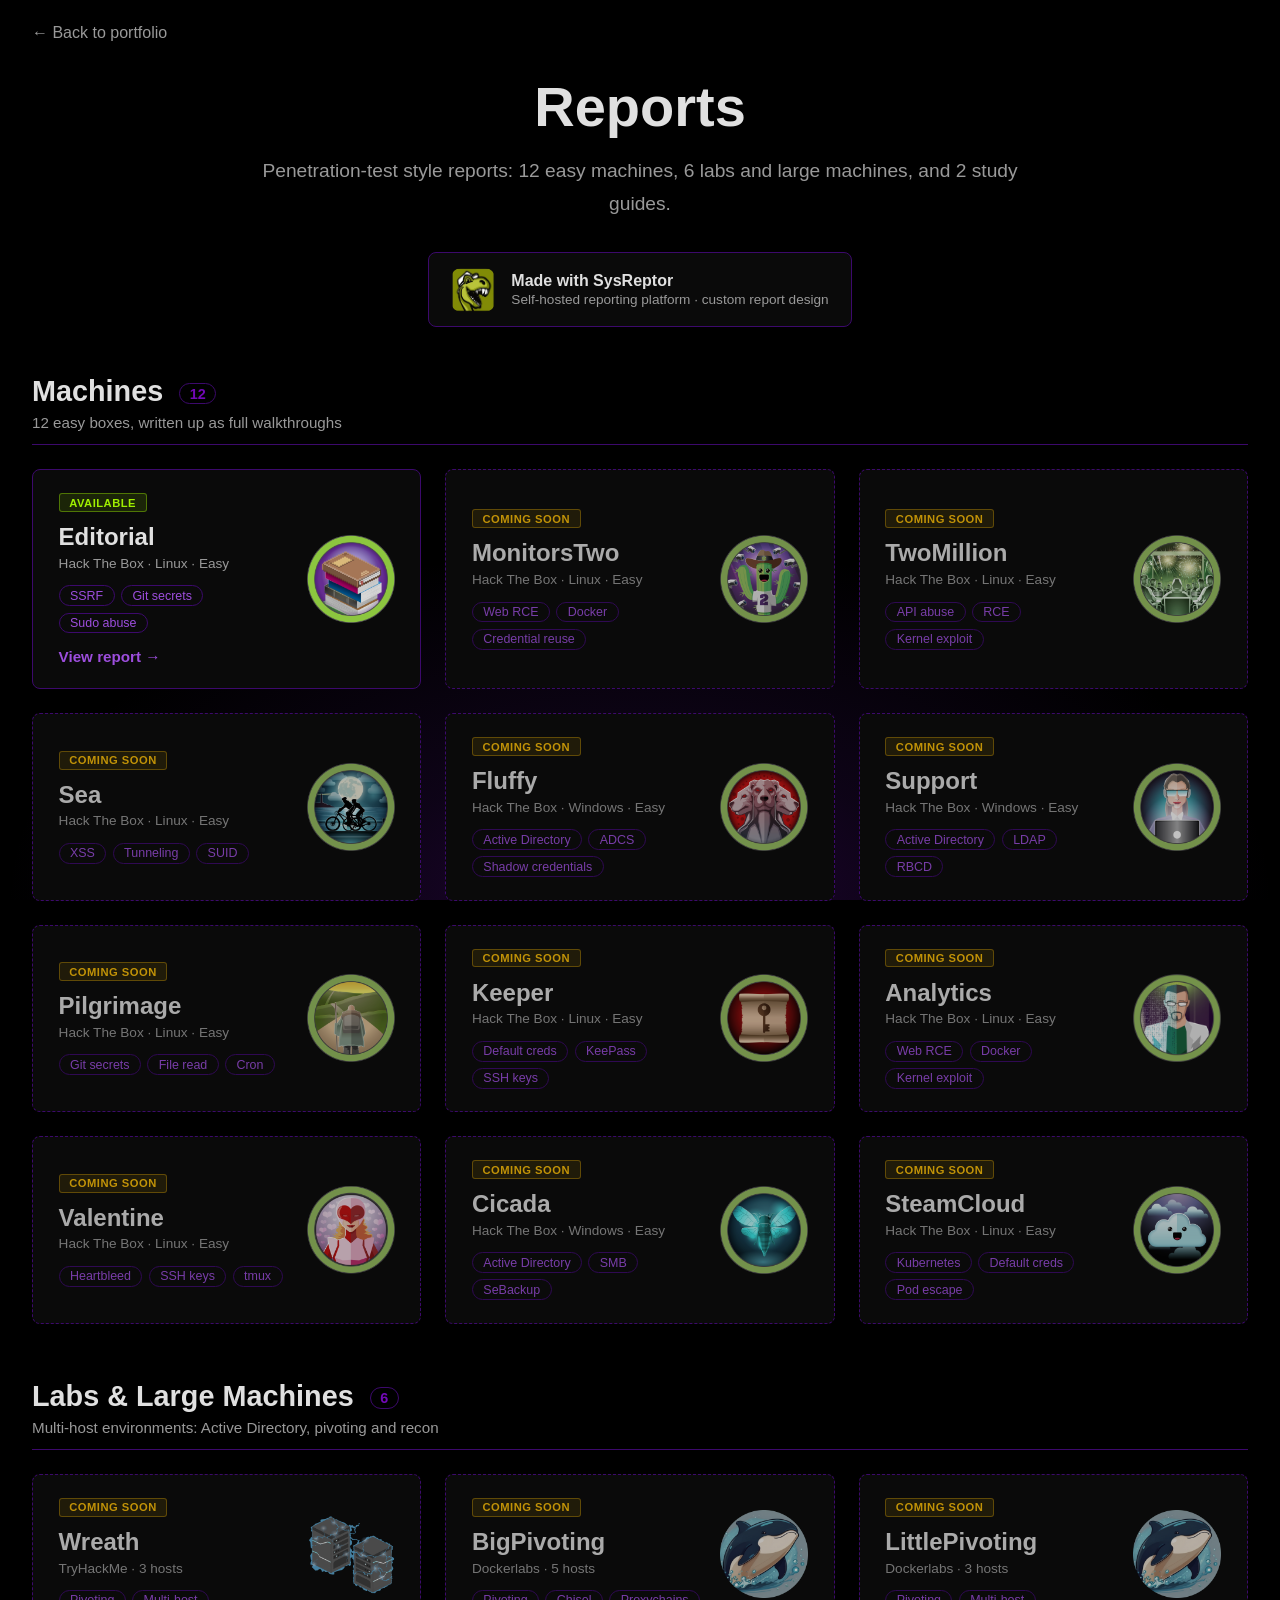
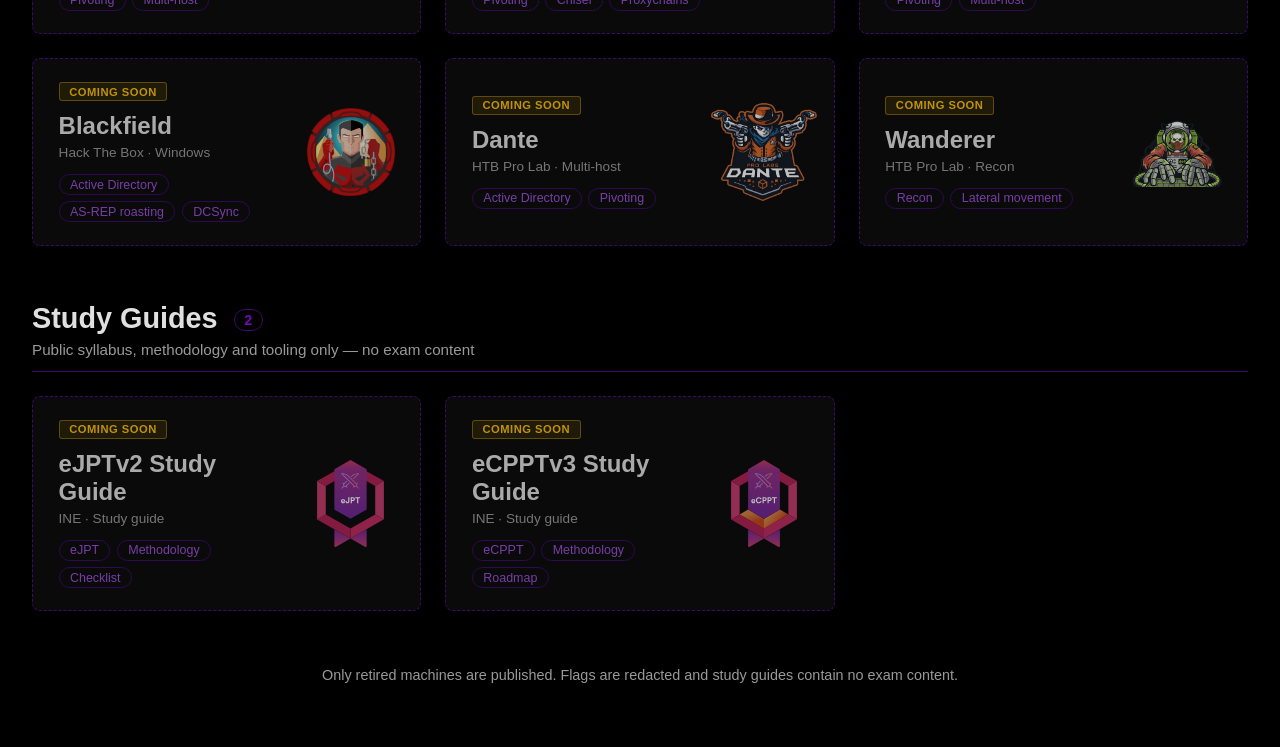
==== reports.html @ c0089f26 "machines web + editorial" ====
<!DOCTYPE html>
<html lang="en">
<head>
    <meta charset="UTF-8">
    <meta name="viewport" content="width=device-width, initial-scale=1.0">
    <meta name="description" content="Penetration-test reports (machines, labs and study guides) by Rodrigo Palomo Cuenca (Gugeldot), written with SysReptor.">
    <meta name="author" content="Rodrigo Palomo Cuenca">
    <title>Reports - Rodrigo Palomo Cuenca</title>

    <script>if (new URLSearchParams(location.search).has('embed')) document.documentElement.classList.add('embed');</script>
    <link rel="stylesheet" href="css/reports.css">
</head>
<body>
    <header class="reports-header">
        <a href="index.html" class="back-link" id="backLink" data-en="&larr; Back to portfolio" data-es="&larr; Volver al portfolio">&larr; Back to portfolio</a>
    </header>

    <main class="reports-page">
        <section class="reports-hero">
            <h1>Reports</h1>
            <p class="reports-subtitle" data-en="Penetration-test style reports: 12 easy machines, 6 labs and large machines, and 2 study guides."
                data-es="Informes al estilo pentest: 12 máquinas sencillas, 6 labs y máquinas grandes, y 2 guías de estudio.">
                Penetration-test style reports: 12 easy machines, 6 labs and large machines, and 2 study guides.
            </p>

            <a href="https://docs.sysreptor.com/" class="sysreptor-badge" target="_blank" rel="noopener noreferrer">
                <img src="resources/sysreptor-icon.png" alt="SysReptor" class="sysreptor-icon">
                <span>
                    <strong data-en="Made with SysReptor" data-es="Hecho con SysReptor">Made with SysReptor</strong>
                    <small data-en="Self-hosted reporting platform &middot; custom report design"
                        data-es="Plataforma de reporting autoalojada &middot; diseño de informe propio">Self-hosted reporting platform &middot; custom report design</small>
                </span>
            </a>
        </section>

        <section class="reports-groups" id="reportsGrid"></section>

        <p class="reports-footnote" data-en="Only retired machines are published. Flags are redacted and study guides contain no exam content."
            data-es="Solo se publican máquinas retiradas. Las flags están censuradas y las guías no contienen contenido de examen.">
            Only retired machines are published. Flags are redacted and study guides contain no exam content.
        </p>
    </main>

    <!-- PDF viewer -->
    <div class="pdf-modal" id="pdfModal" role="dialog" aria-modal="true">
        <div class="pdf-content">
            <div class="pdf-header">
                <h3 id="pdfTitle"></h3>
                <div class="pdf-actions">
                    <a id="pdfOpen" class="pdf-btn" target="_blank" rel="noopener noreferrer" data-en="Open in new tab" data-es="Abrir en pestaña nueva">Open in new tab</a>
                    <a id="pdfDownload" class="pdf-btn" download data-en="Download" data-es="Descargar">Download</a>
                    <button class="pdf-btn pdf-btn--close" onclick="closePdfModal()" data-en="Close" data-es="Cerrar">Close</button>
                </div>
            </div>
            <iframe id="pdfFrame" title="Report PDF"></iframe>
        </div>
    </div>

    <script src="js/reports.js"></script>
</body>
</html>
---- css/reports.css ----
/* ==========================================================================
   HTB Reports page - standalone, scrollable (index.html uses a horizontal layout)
   ========================================================================== */

* {
    margin: 0;
    padding: 0;
    box-sizing: border-box;
    -webkit-tap-highlight-color: transparent;
}

:root {
    --bg-primary: #000000;
    --bg-secondary: #0a0a0a;
    --bg-tertiary: #1a1a1a;
    --purple-deep: #5a189a;
    --purple-accent: #7209b7;
    --purple-muted: #3c096c;
    --text-primary: #e0e0e0;
    --text-secondary: #999999;
    --accent-subtle: #9d4edd;
}

html {
    scroll-behavior: smooth;
}

body {
    font-family: 'Segoe UI', Tahoma, Geneva, Verdana, sans-serif;
    background: var(--bg-primary);
    color: var(--text-primary);
    min-height: 100vh;
}

body::before {
    content: '';
    position: fixed;
    bottom: 0;
    left: 0;
    width: 100%;
    height: 40%;
    background: radial-gradient(ellipse at bottom, rgba(114, 9, 183, 0.3) 0%, rgba(90, 24, 154, 0.15) 30%, transparent 70%);
    pointer-events: none;
    z-index: 0;
}

/* ---------- Header ---------- */

.reports-header {
    position: relative;
    z-index: 1;
    display: flex;
    justify-content: space-between;
    align-items: center;
    gap: 1rem;
    max-width: 1400px;
    margin: 0 auto;
    padding: 1.5rem 2rem 0;
}

.back-link {
    color: var(--text-secondary);
    text-decoration: none;
    transition: color 0.3s;
}

.back-link:hover {
    color: var(--purple-accent);
}

/* ---------- Page ---------- */

.reports-page {
    position: relative;
    z-index: 1;
    max-width: 1400px;
    margin: 0 auto;
    padding: 2rem 2rem 4rem;
}

.reports-hero {
    text-align: center;
    margin-bottom: 3rem;
}

.reports-hero h1 {
    font-size: 3.5rem;
    color: var(--text-primary);
    margin-bottom: 1rem;
}

.reports-subtitle {
    color: var(--text-secondary);
    font-size: 1.2rem;
    line-height: 1.7;
    max-width: 760px;
    margin: 0 auto 2rem;
}

.sysreptor-badge {
    display: inline-flex;
    align-items: center;
    gap: 1rem;
    background: var(--bg-secondary);
    border: 1px solid var(--purple-muted);
    border-radius: 8px;
    padding: 0.9rem 1.4rem;
    text-decoration: none;
    text-align: left;
    transition: all 0.3s;
}

.sysreptor-badge:hover {
    border-color: var(--purple-accent);
    box-shadow: 0 8px 25px rgba(90, 24, 154, 0.3);
}

.sysreptor-icon {
    width: 44px;
    height: 44px;
    border-radius: 10px;
}

.sysreptor-badge strong {
    display: block;
    color: var(--text-primary);
}

.sysreptor-badge small {
    color: var(--text-secondary);
    font-size: 0.85rem;
}

/* ---------- Groups & cards ---------- */

.report-group {
    margin-bottom: 3.5rem;
}

.report-group-head {
    margin-bottom: 1.5rem;
    padding-bottom: 0.8rem;
    border-bottom: 1px solid var(--purple-muted);
}

.report-group-head h2 {
    font-size: 1.8rem;
    color: var(--text-primary);
}

.report-group-count {
    margin-left: 0.5rem;
    padding: 0.1rem 0.6rem;
    border: 1px solid var(--purple-muted);
    border-radius: 12px;
    color: var(--purple-accent);
    font-size: 0.9rem;
    vertical-align: middle;
}

.report-group-head p {
    color: var(--text-secondary);
    margin-top: 0.4rem;
    font-size: 0.95rem;
}

.report-cards {
    display: grid;
    grid-template-columns: repeat(auto-fill, minmax(320px, 1fr));
    gap: 1.5rem;
}

.report-card {
    display: flex;
    align-items: center;
    justify-content: space-between;
    gap: 1.2rem;
    min-height: 150px;
    background: var(--bg-secondary);
    border: 1px solid var(--purple-muted);
    border-radius: 8px;
    padding: 1.4rem 1.6rem;
    cursor: pointer;
    transition: all 0.3s;
    position: relative;
    overflow: hidden;
}

.report-card::before {
    content: '';
    position: absolute;
    top: 0;
    left: -100%;
    width: 100%;
    height: 100%;
    background: linear-gradient(90deg, transparent, rgba(90, 24, 154, 0.15), transparent);
    transition: left 0.5s;
    pointer-events: none;
}

.report-card:hover::before {
    left: 100%;
}

.report-card:hover,
.report-card:focus-visible {
    transform: translateY(-6px);
    box-shadow: 0 15px 40px rgba(90, 24, 154, 0.3);
    border-color: var(--purple-accent);
    outline: none;
}

.report-card--soon {
    border-style: dashed;
    cursor: default;
}

.report-card--soon .report-body {
    opacity: 0.75;
}

.report-card--soon .report-icon {
    opacity: 0.75;
    filter: grayscale(0.3);
}

.report-card--soon:hover {
    transform: none;
    box-shadow: none;
    border-color: var(--purple-muted);
}

.report-card--soon:hover::before {
    left: -100%;
}

.report-body {
    flex: 1;
    min-width: 0;
}

.report-status {
    display: inline-block;
    background: rgba(255, 193, 7, 0.12);
    color: #ffc107;
    border: 1px solid rgba(255, 193, 7, 0.4);
    padding: 0.15rem 0.6rem;
    border-radius: 3px;
    font-size: 0.7rem;
    font-weight: 600;
    text-transform: uppercase;
    letter-spacing: 0.5px;
    margin-bottom: 0.7rem;
}

.report-status--ready {
    background: rgba(159, 239, 0, 0.12);
    color: #9fef00;
    border-color: rgba(159, 239, 0, 0.4);
}

.report-card h3 {
    color: var(--text-primary);
    font-size: 1.5rem;
    margin-bottom: 0.3rem;
    overflow-wrap: anywhere;
}

.report-meta {
    color: var(--text-secondary);
    font-size: 0.85rem;
    margin-bottom: 0.9rem;
}

.report-tags {
    display: flex;
    flex-wrap: wrap;
    gap: 0.4rem;
}

.report-tag {
    color: var(--accent-subtle);
    padding: 0.15rem 0.65rem;
    border-radius: 12px;
    font-size: 0.78rem;
    border: 1px solid var(--purple-muted);
}

.report-cta {
    display: inline-block;
    margin-top: 0.9rem;
    color: var(--accent-subtle);
    font-weight: 600;
    font-size: 0.95rem;
}

.report-icon {
    flex: 0 0 auto;
    width: 88px;
    height: 88px;
    display: flex;
    align-items: center;
    justify-content: center;
}

.report-icon--big {
    width: 108px;
    height: 108px;
    margin: -10px;
}

.report-icon--missing {
    border: 2px dashed var(--purple-muted);
    border-radius: 50%;
}

.report-icon--missing::after {
    content: attr(data-initial);
    color: var(--purple-muted);
    font-size: 2rem;
    font-weight: 700;
}

.report-icon img {
    width: 100%;
    height: 100%;
    object-fit: contain;
}

.reports-footnote {
    margin-top: 1rem;
    text-align: center;
    color: var(--text-secondary);
    font-size: 0.9rem;
}

/* ---------- PDF modal ---------- */

.pdf-modal {
    display: none;
    position: fixed;
    inset: 0;
    z-index: 3000;
    background: rgba(0, 0, 0, 0.9);
    align-items: center;
    justify-content: center;
}

.pdf-modal.active {
    display: flex;
}

.pdf-content {
    width: 92%;
    height: 92%;
    max-width: 1200px;
    background: var(--bg-primary);
    border: 2px solid var(--purple-accent);
    border-radius: 10px;
    overflow: hidden;
    display: flex;
    flex-direction: column;
}

.pdf-header {
    background: var(--bg-secondary);
    padding: 0.8rem 1rem;
    display: flex;
    justify-content: space-between;
    align-items: center;
    gap: 1rem;
    flex-wrap: wrap;
    border-bottom: 1px solid var(--purple-muted);
}

.pdf-header h3 {
    color: var(--text-primary);
    font-size: 1.1rem;
}

.pdf-actions {
    display: flex;
    gap: 0.6rem;
    flex-wrap: wrap;
}

.pdf-btn {
    background: var(--purple-deep);
    color: var(--text-primary);
    border: none;
    padding: 0.5rem 1.2rem;
    border-radius: 5px;
    cursor: pointer;
    text-decoration: none;
    font-family: inherit;
    font-size: 0.9rem;
    transition: all 0.3s;
}

.pdf-btn:hover {
    background: var(--purple-accent);
}

.pdf-btn--close {
    background: var(--bg-tertiary);
    border: 1px solid var(--purple-muted);
}

.pdf-content iframe {
    flex: 1;
    width: 100%;
    border: none;
    background: #fff;
}

/* ---------- Responsive ---------- */

@media (max-width: 768px) {
    .reports-header {
        padding: 1rem 1rem 0;
    }

    .reports-page {
        padding: 1.5rem 1rem 3rem;
    }

    .reports-hero h1 {
        font-size: 2.4rem;
    }

    .reports-subtitle {
        font-size: 1rem;
    }

    .report-cards {
        grid-template-columns: 1fr;
        gap: 1rem;
    }

    .report-card {
        padding: 1.2rem;
        min-height: 130px;
    }

    .report-card h3 {
        font-size: 1.35rem;
    }

    .report-icon {
        width: 64px;
        height: 64px;
    }

    .report-icon--big {
        width: 80px;
        height: 80px;
        margin: -8px;
    }

    .report-group-head h2 {
        font-size: 1.5rem;
    }

    .pdf-content {
        width: 100%;
        height: 100%;
        border-radius: 0;
        border: none;
    }

    .sysreptor-badge {
        padding: 0.8rem 1rem;
    }
}

/* ---------- Embedded in the portfolio's sliding panel ---------- */

html.embed,
html.embed body {
    background: transparent;
}

html.embed .reports-header {
    padding-top: 1rem;
}

/* The parent's floating button (slide back down) replaces this link */
html.embed .back-link {
    visibility: hidden;
}

html.embed .reports-page {
    padding-bottom: 6rem; /* room for the parent's floating back button */
}
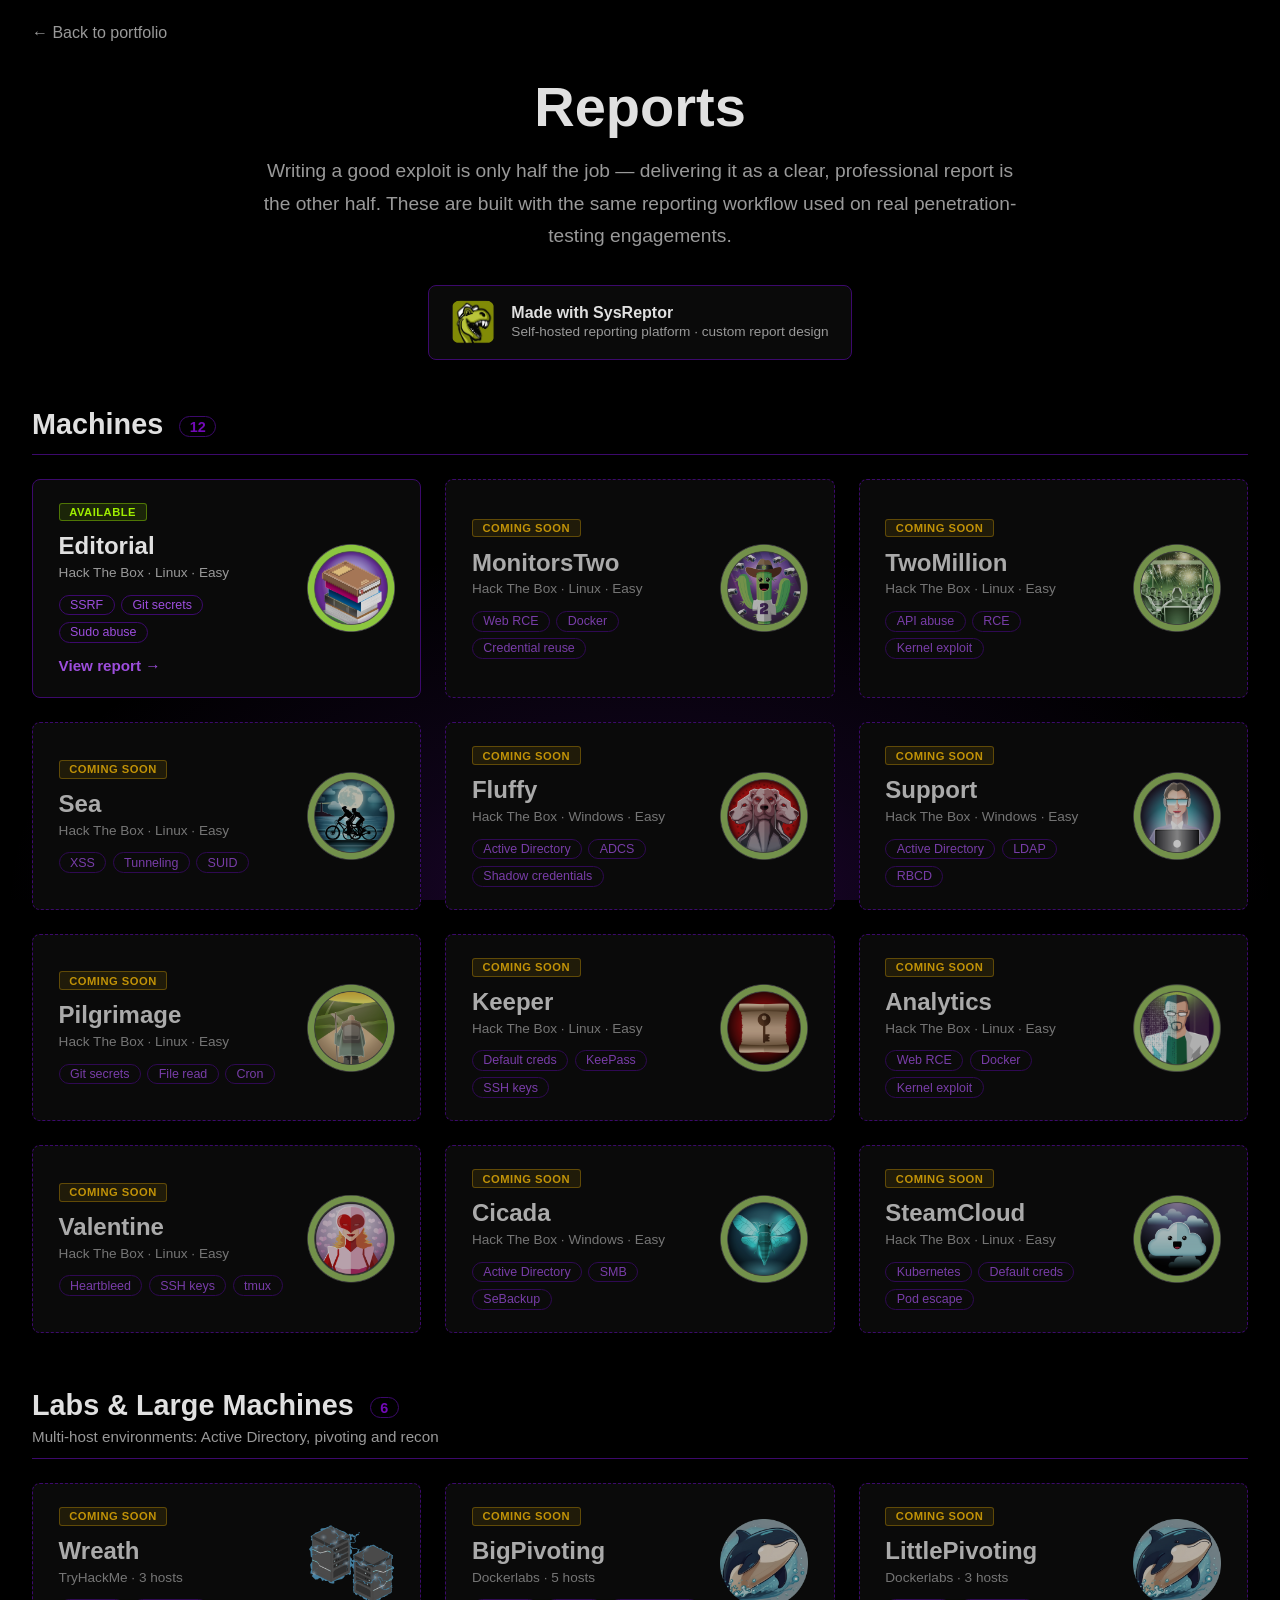
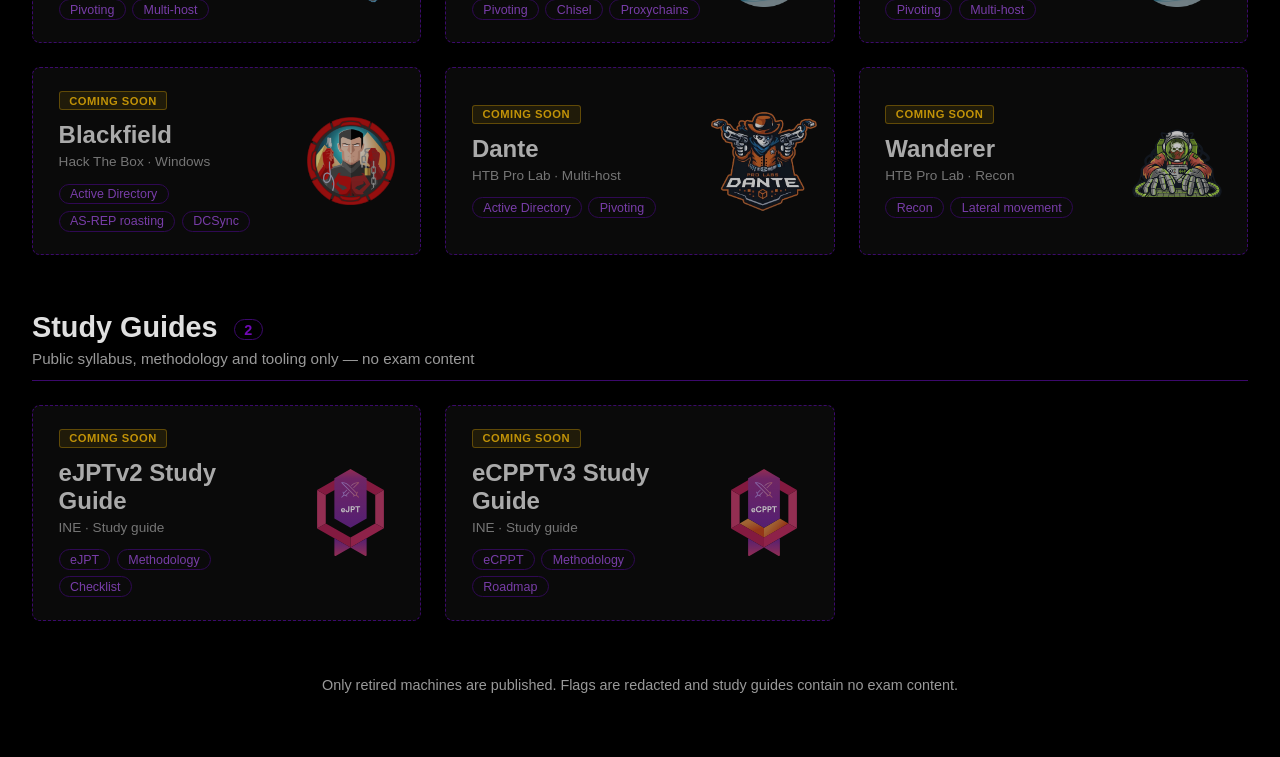
==== commit 27a6dda5: "fixes" ====
--- a/reports.html
+++ b/reports.html
@@ -18,9 +18,9 @@
     <main class="reports-page">
         <section class="reports-hero">
             <h1>Reports</h1>
-            <p class="reports-subtitle" data-en="Penetration-test style reports: 12 easy machines, 6 labs and large machines, and 2 study guides."
-                data-es="Informes al estilo pentest: 12 máquinas sencillas, 6 labs y máquinas grandes, y 2 guías de estudio.">
-                Penetration-test style reports: 12 easy machines, 6 labs and large machines, and 2 study guides.
+            <p class="reports-subtitle" data-en="Writing a good exploit is only half the job — delivering it as a clear, professional report is the other half. These are built with the same reporting workflow used on real penetration-testing engagements."
+                data-es="Encontrar el exploit es solo la mitad del trabajo — entregarlo como un informe claro y profesional es la otra mitad. Están redactados con el mismo flujo de reporting que se usa en un pentest real.">
+                Writing a good exploit is only half the job — delivering it as a clear, professional report is the other half. These are built with the same reporting workflow used on real penetration-testing engagements.
             </p>
 
             <a href="https://docs.sysreptor.com/" class="sysreptor-badge" target="_blank" rel="noopener noreferrer">
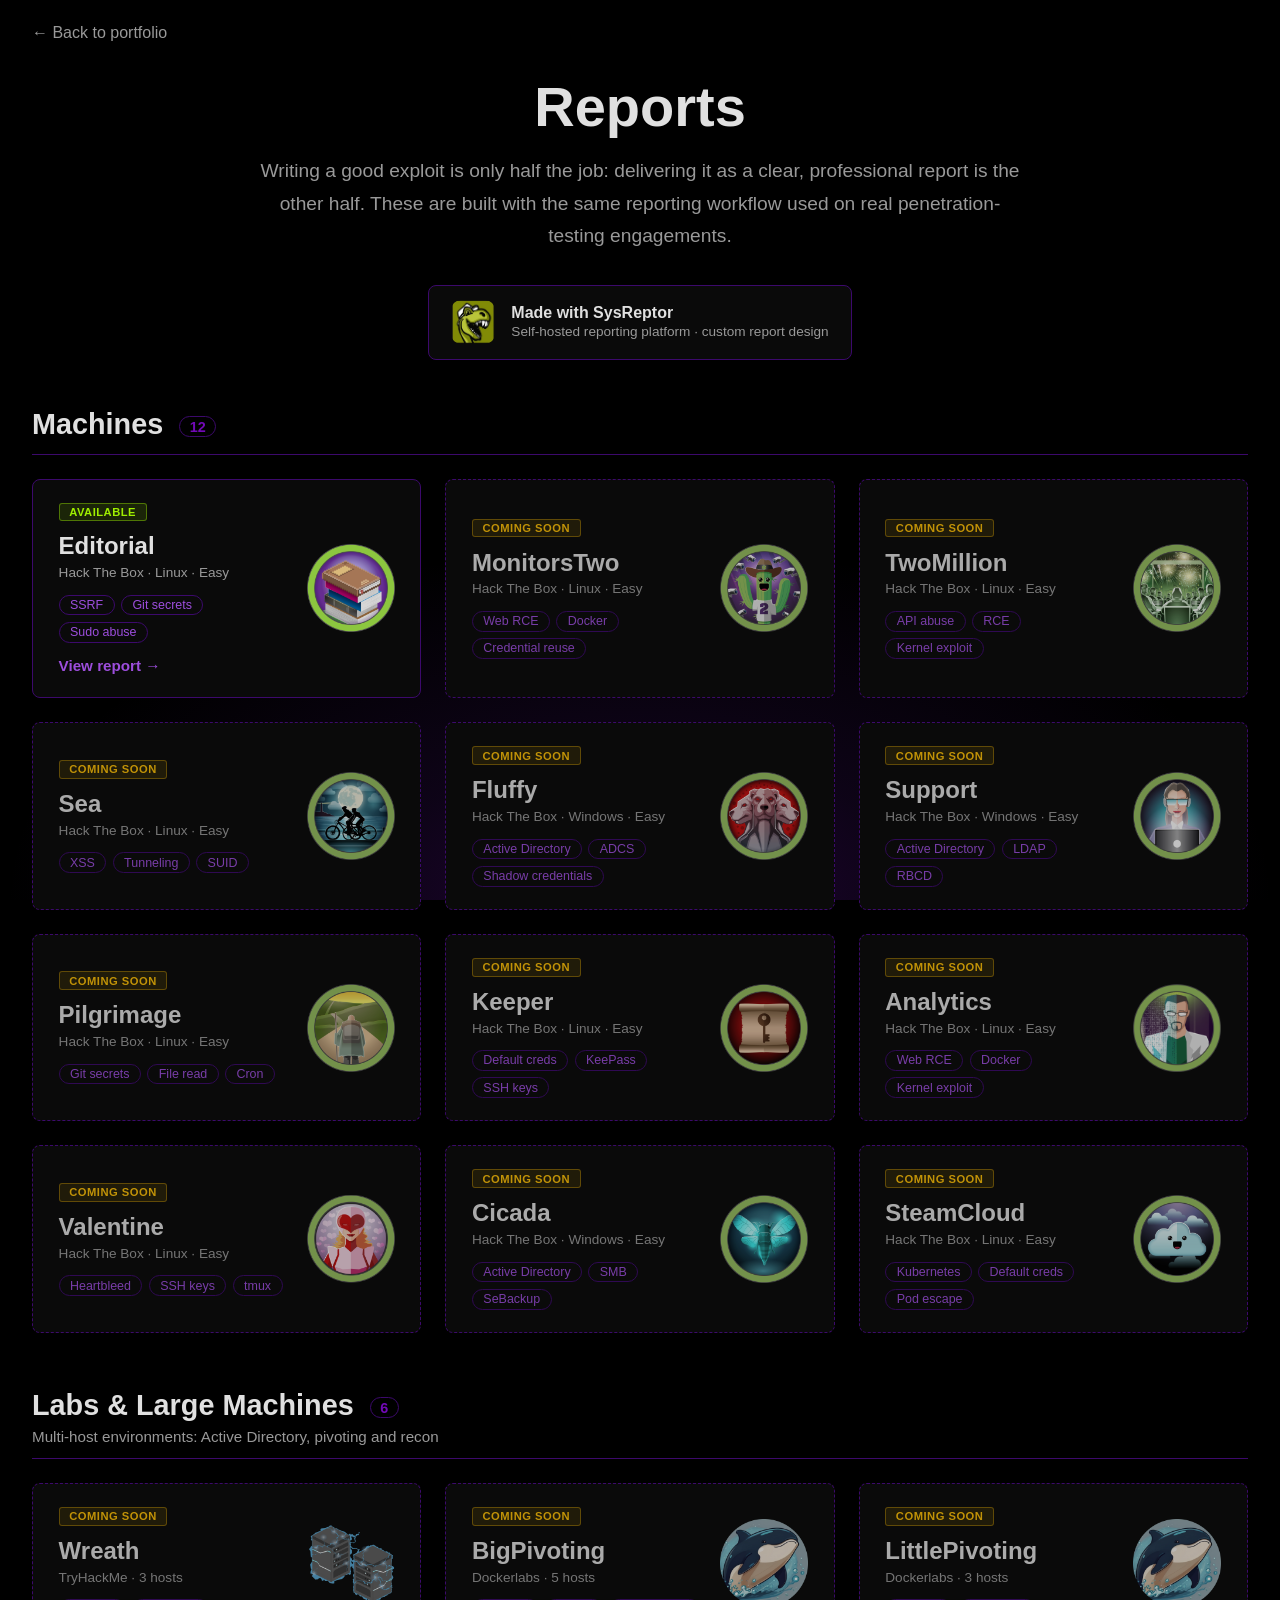
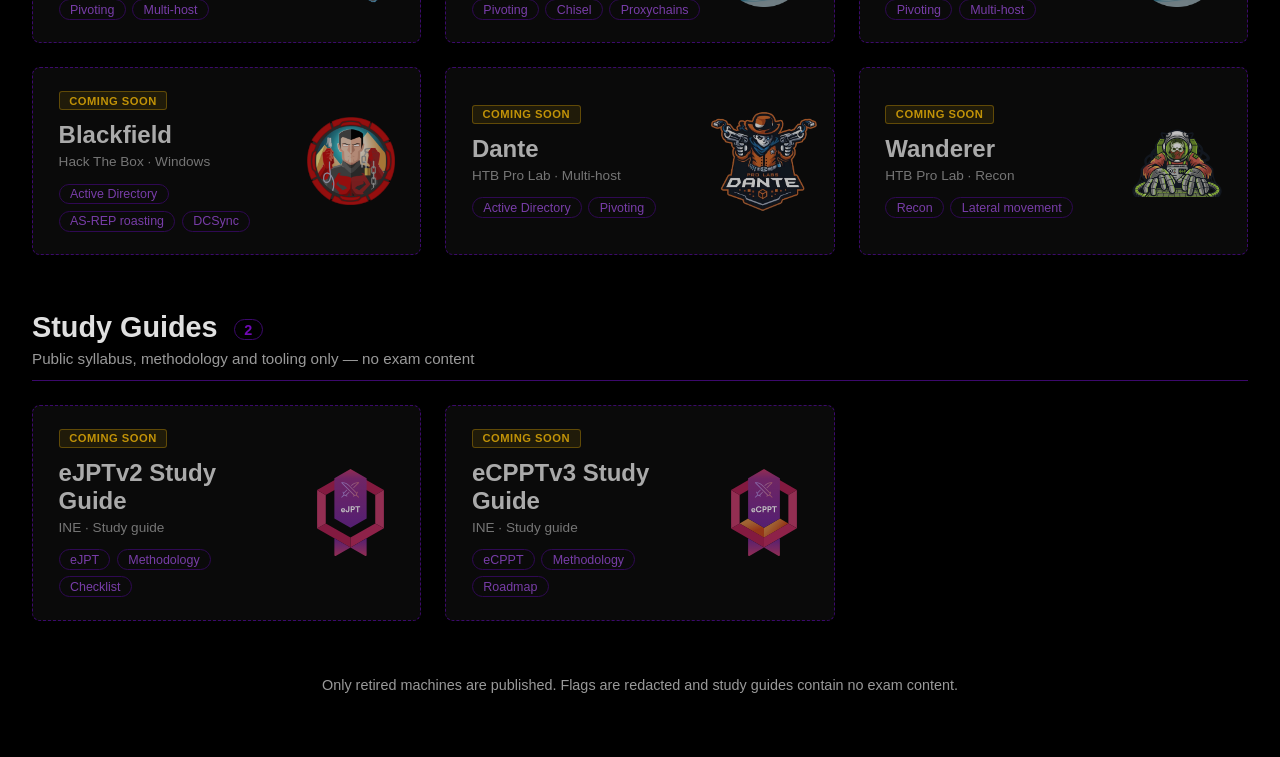
==== commit 00753661: "fixes" ====
--- a/reports.html
+++ b/reports.html
@@ -18,9 +18,9 @@
     <main class="reports-page">
         <section class="reports-hero">
             <h1>Reports</h1>
-            <p class="reports-subtitle" data-en="Writing a good exploit is only half the job — delivering it as a clear, professional report is the other half. These are built with the same reporting workflow used on real penetration-testing engagements."
-                data-es="Encontrar el exploit es solo la mitad del trabajo — entregarlo como un informe claro y profesional es la otra mitad. Están redactados con el mismo flujo de reporting que se usa en un pentest real.">
-                Writing a good exploit is only half the job — delivering it as a clear, professional report is the other half. These are built with the same reporting workflow used on real penetration-testing engagements.
+            <p class="reports-subtitle" data-en="Writing a good exploit is only half the job: delivering it as a clear, professional report is the other half. These are built with the same reporting workflow used on real penetration-testing engagements."
+                data-es="Encontrar el exploit es solo la mitad del trabajo: entregarlo como un informe claro y profesional es la otra mitad. Están redactados con el mismo flujo de reporting que se usa en un pentest real.">
+                Writing a good exploit is only half the job: delivering it as a clear, professional report is the other half. These are built with the same reporting workflow used on real penetration-testing engagements.
             </p>
 
             <a href="https://docs.sysreptor.com/" class="sysreptor-badge" target="_blank" rel="noopener noreferrer">
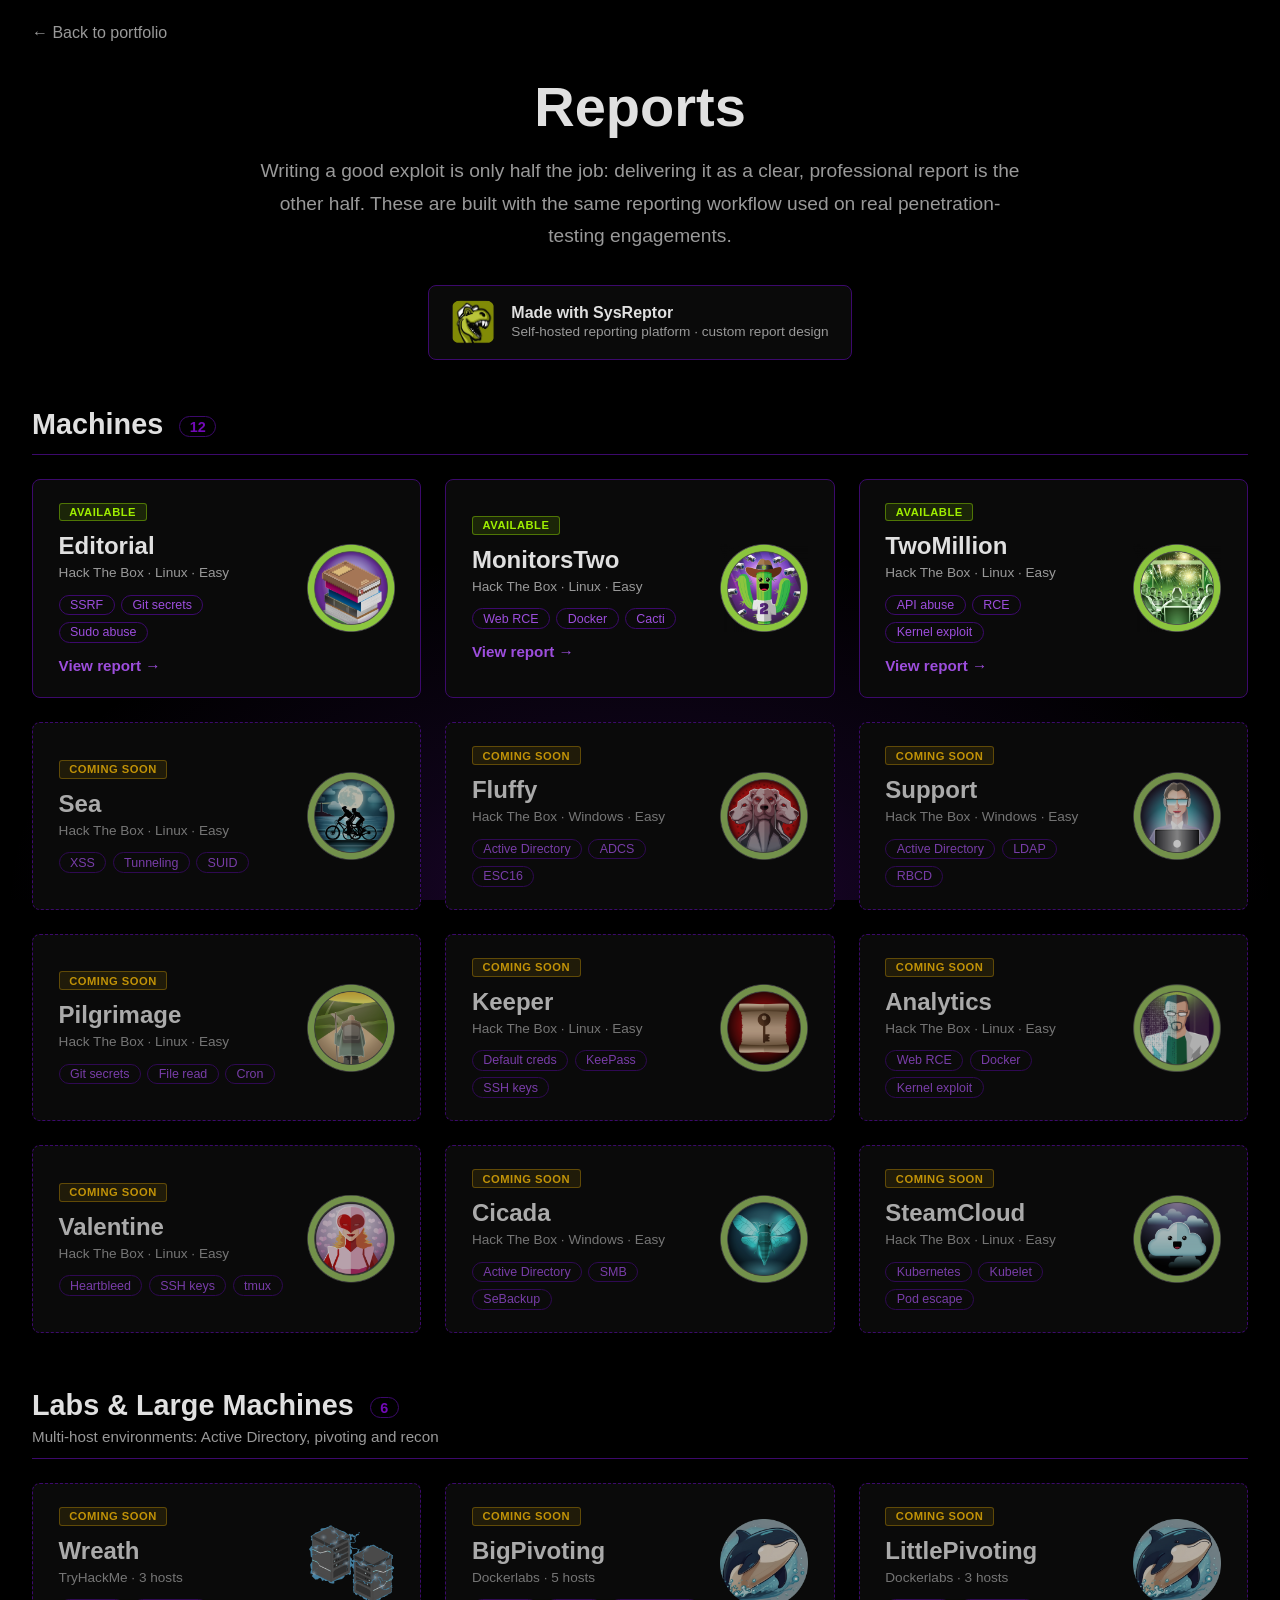
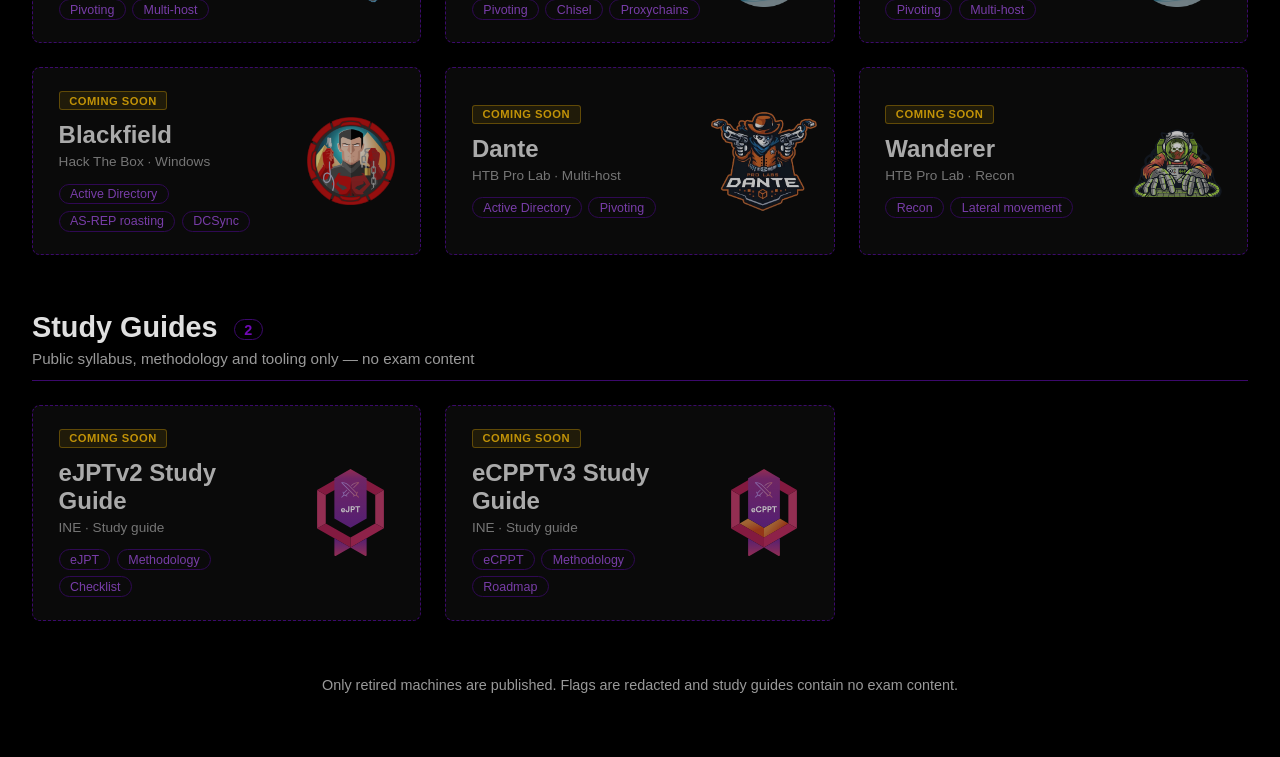
==== commit 5805963f: "checksum + refurbish editorial + twhomillion" ====
--- a/reports.html
+++ b/reports.html
@@ -5,7 +5,13 @@
     <meta name="viewport" content="width=device-width, initial-scale=1.0">
     <meta name="description" content="Penetration-test reports (machines, labs and study guides) by Rodrigo Palomo Cuenca (Gugeldot), written with SysReptor.">
     <meta name="author" content="Rodrigo Palomo Cuenca">
-    <title>Reports - Rodrigo Palomo Cuenca</title>
+    <title>reports // gugeldot</title>
+
+    <link rel="icon" href="favicon.ico" sizes="any">
+    <link rel="icon" type="image/png" sizes="32x32" href="resources/favicon/favicon-32x32.png">
+    <link rel="icon" type="image/png" sizes="16x16" href="resources/favicon/favicon-16x16.png">
+    <link rel="apple-touch-icon" href="resources/favicon/apple-touch-icon.png">
+    <link rel="manifest" href="resources/favicon/site.webmanifest">
 
     <script>if (new URLSearchParams(location.search).has('embed')) document.documentElement.classList.add('embed');</script>
     <link rel="stylesheet" href="css/reports.css">
@@ -45,7 +51,10 @@
     <div class="pdf-modal" id="pdfModal" role="dialog" aria-modal="true">
         <div class="pdf-content">
             <div class="pdf-header">
-                <h3 id="pdfTitle"></h3>
+                <div class="pdf-title-wrap">
+                    <h3 id="pdfTitle"></h3>
+                    <button type="button" class="pdf-checksum" id="pdfChecksum" hidden></button>
+                </div>
                 <div class="pdf-actions">
                     <a id="pdfOpen" class="pdf-btn" target="_blank" rel="noopener noreferrer" data-en="Open in new tab" data-es="Abrir en pestaña nueva">Open in new tab</a>
                     <a id="pdfDownload" class="pdf-btn" download data-en="Download" data-es="Descargar">Download</a>
--- a/css/reports.css
+++ b/css/reports.css
@@ -373,9 +373,41 @@
     border-bottom: 1px solid var(--purple-muted);
 }
 
+.pdf-title-wrap {
+    display: flex;
+    align-items: center;
+    gap: 0.6rem;
+    flex-wrap: wrap;
+    min-width: 0;
+}
+
 .pdf-header h3 {
     color: var(--text-primary);
     font-size: 1.1rem;
+}
+
+.pdf-checksum {
+    font-family: 'JetBrains Mono', 'Courier New', monospace;
+    font-size: 0.72rem;
+    color: var(--text-secondary);
+    background: var(--bg-tertiary);
+    border: 1px solid var(--purple-muted);
+    border-radius: 4px;
+    padding: 0.2rem 0.55rem;
+    cursor: pointer;
+    line-height: 1.4;
+    transition: all 0.2s;
+    white-space: nowrap;
+}
+
+.pdf-checksum:hover {
+    border-color: var(--purple-accent);
+    color: var(--text-primary);
+}
+
+.pdf-checksum--copied {
+    border-color: var(--purple-accent);
+    color: var(--purple-accent);
 }
 
 .pdf-actions {
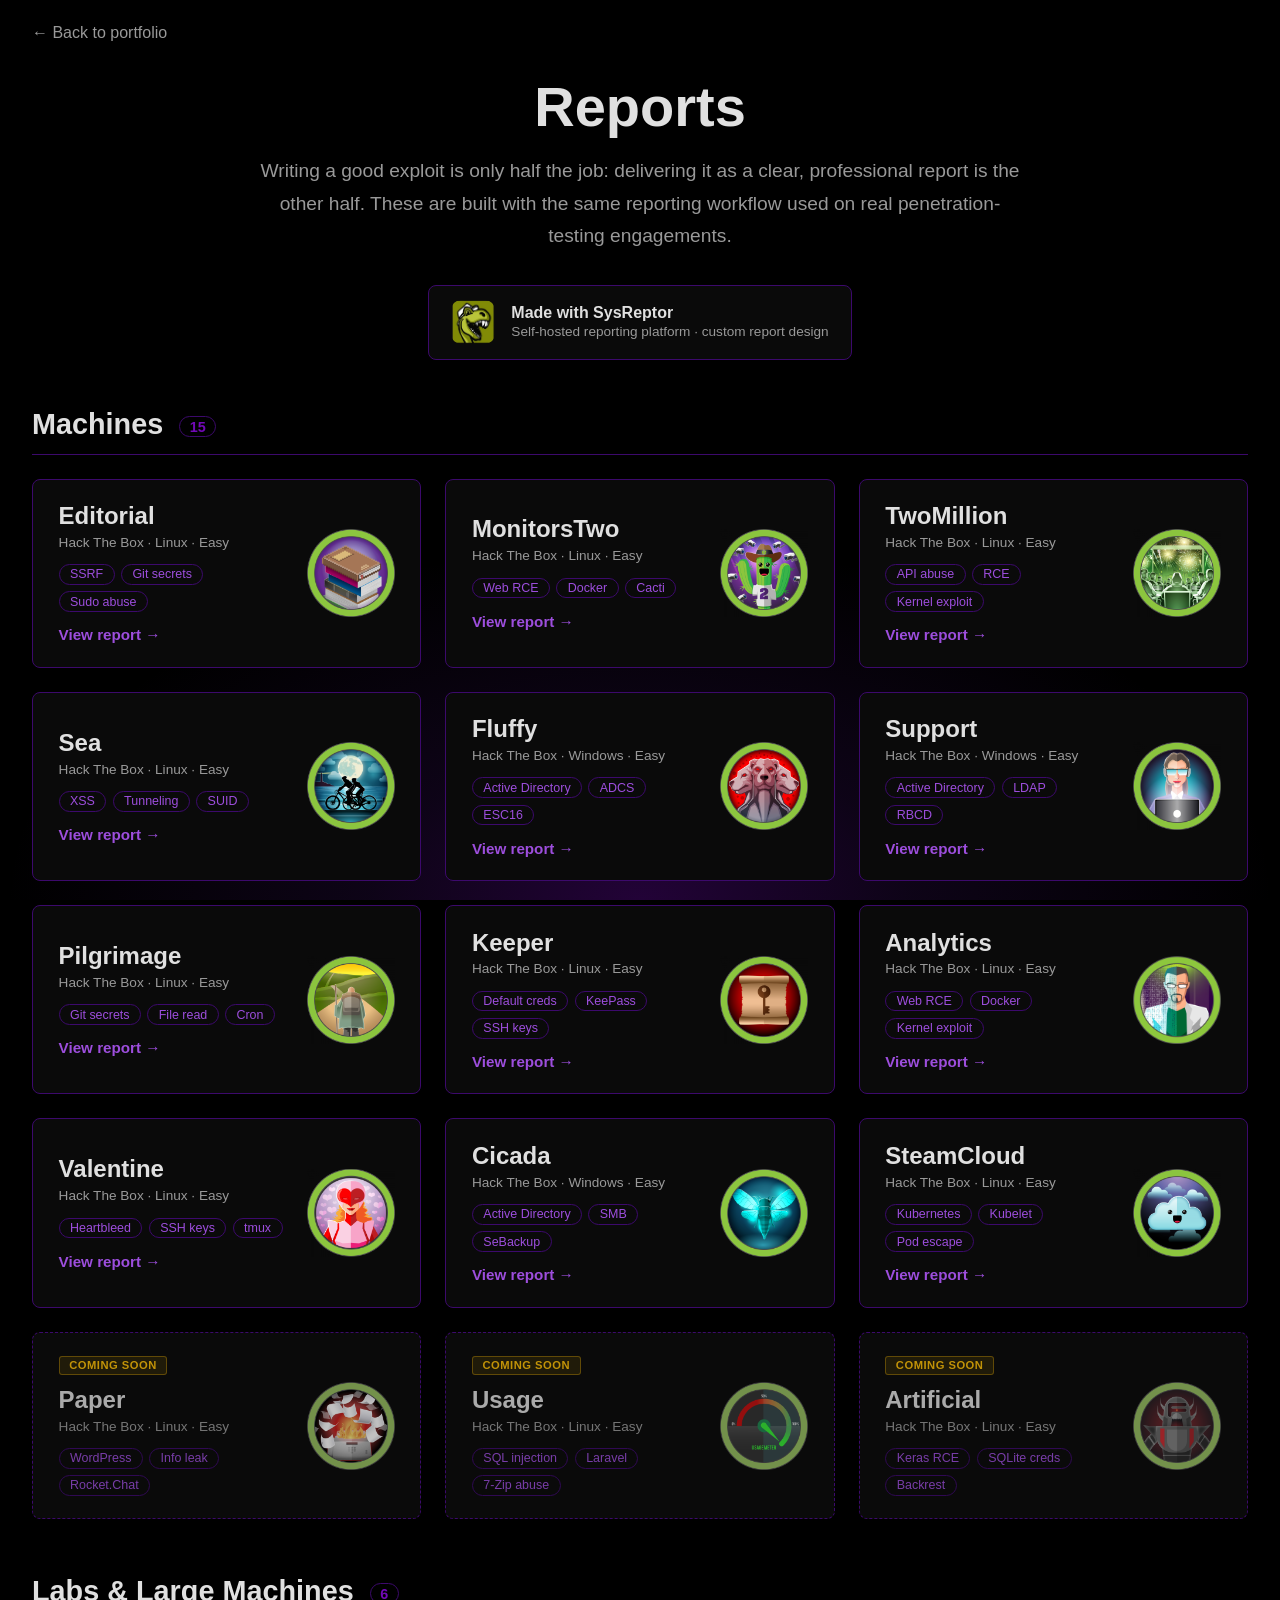
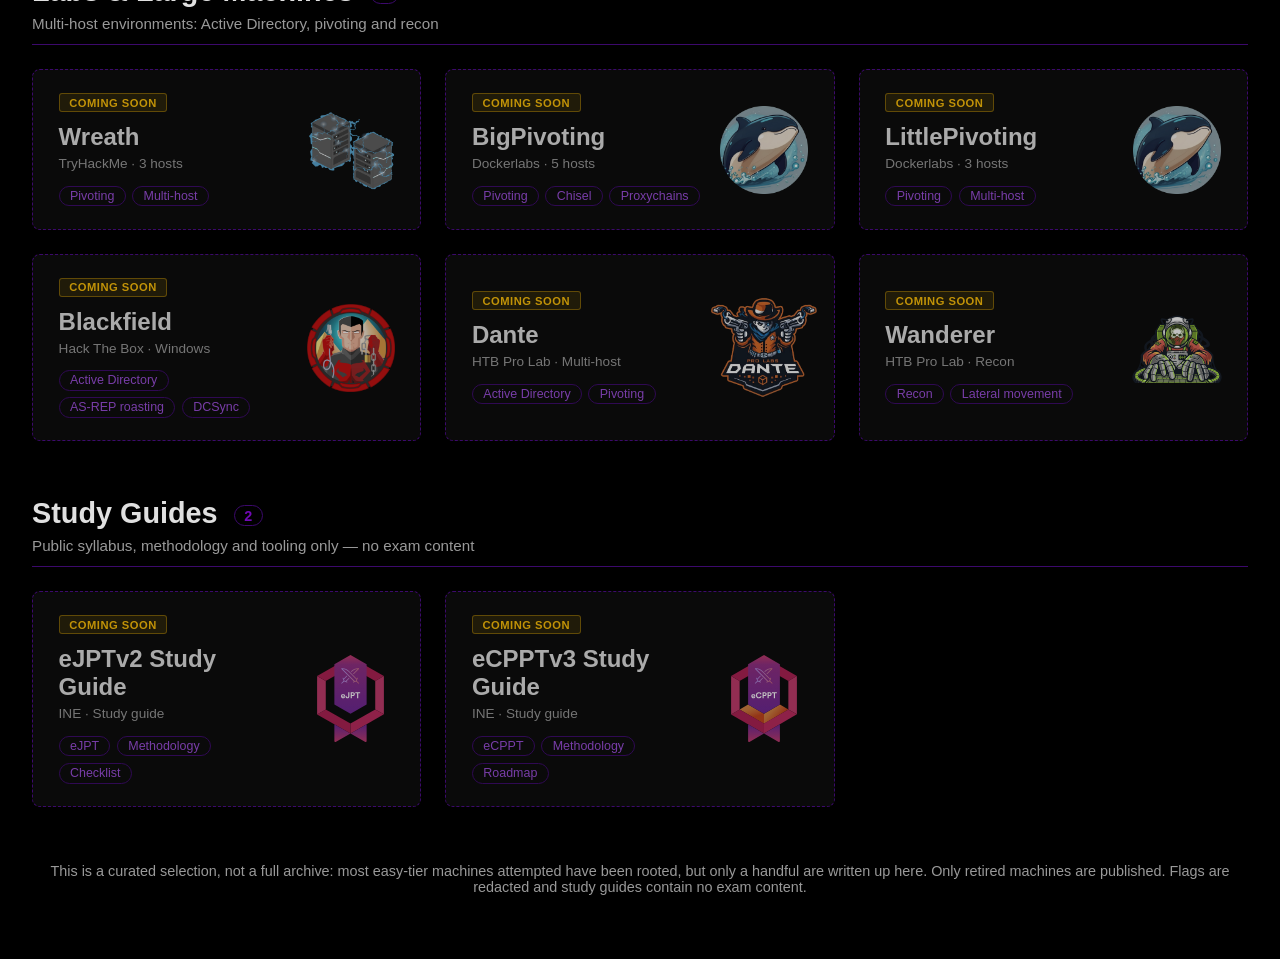
==== commit 3970be66: "header - available tags" ====
--- a/reports.html
+++ b/reports.html
@@ -41,9 +41,9 @@
 
         <section class="reports-groups" id="reportsGrid"></section>
 
-        <p class="reports-footnote" data-en="Only retired machines are published. Flags are redacted and study guides contain no exam content."
-            data-es="Solo se publican máquinas retiradas. Las flags están censuradas y las guías no contienen contenido de examen.">
-            Only retired machines are published. Flags are redacted and study guides contain no exam content.
+        <p class="reports-footnote" data-en="This is a curated selection, not a full archive: most easy-tier machines attempted have been rooted, but only a handful are written up here. Only retired machines are published. Flags are redacted and study guides contain no exam content."
+            data-es="Esta es una selección curada, no un archivo completo: se ha rooteado la gran mayoría de las máquinas easy intentadas, pero solo unas pocas están documentadas aquí. Solo se publican máquinas retiradas. Las flags están censuradas y las guías no contienen contenido de examen.">
+            This is a curated selection, not a full archive: most easy-tier machines attempted have been rooted, but only a handful are written up here. Only retired machines are published. Flags are redacted and study guides contain no exam content.
         </p>
     </main>
 
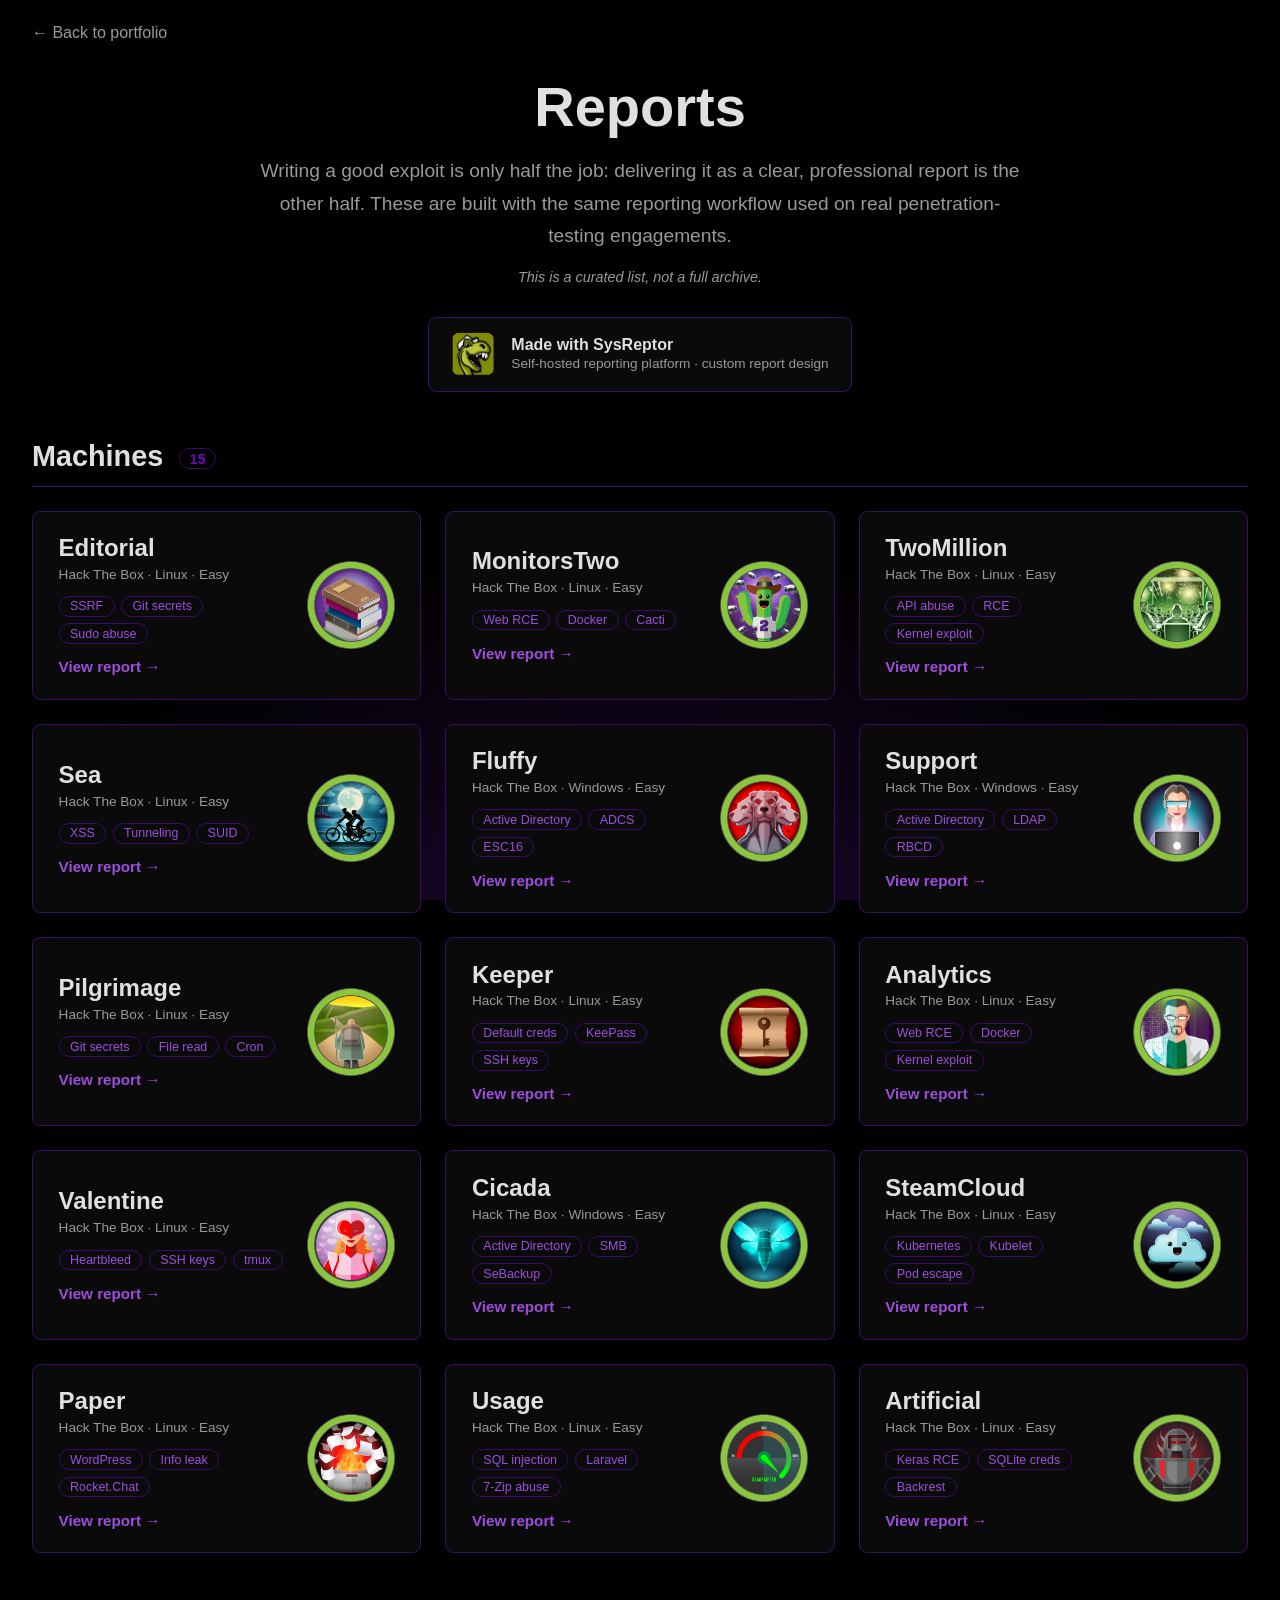
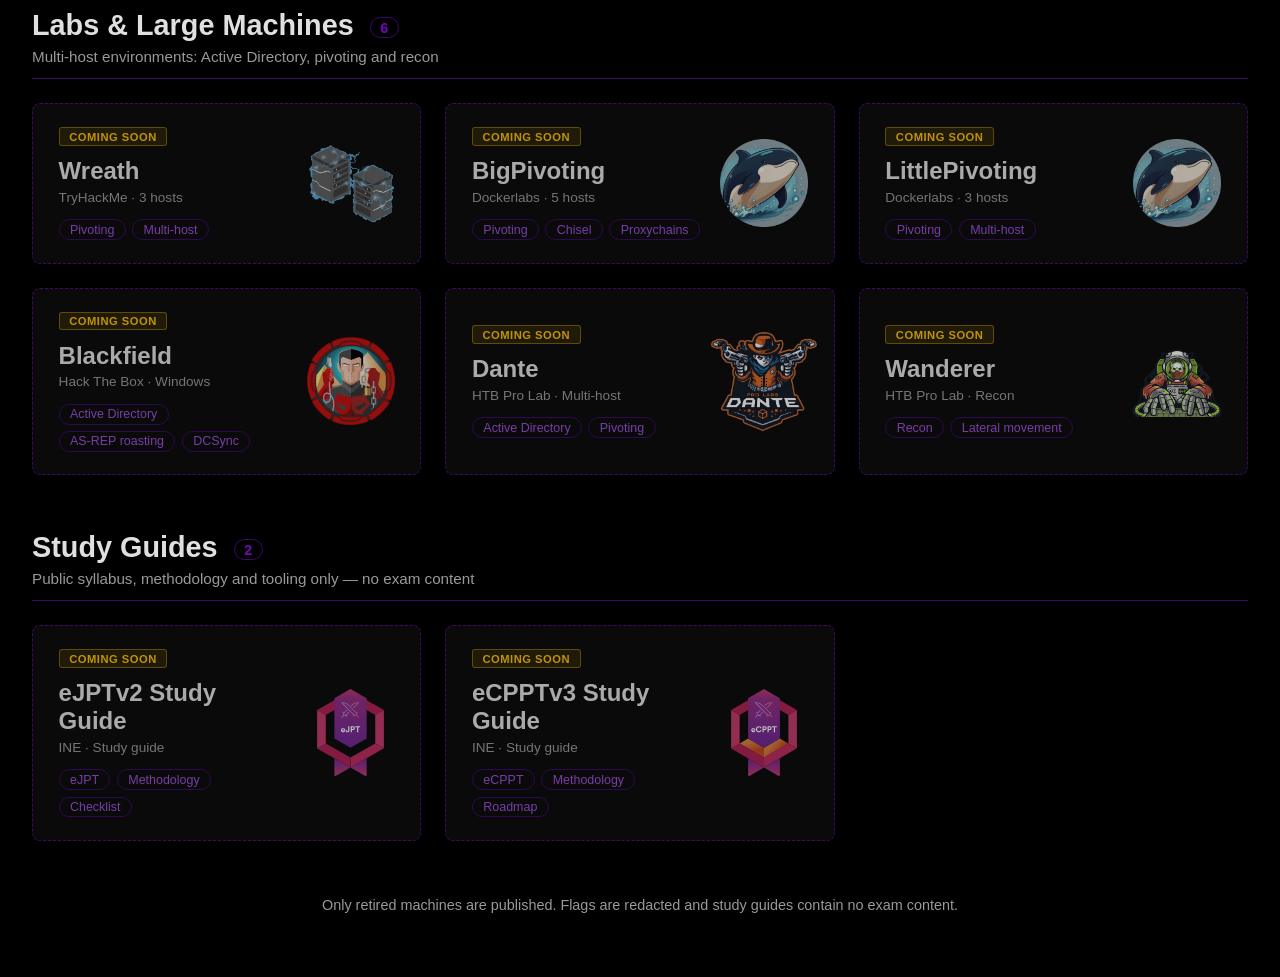
==== commit bea1a22a: "curated fix" ====
--- a/reports.html
+++ b/reports.html
@@ -29,6 +29,10 @@
                 Writing a good exploit is only half the job: delivering it as a clear, professional report is the other half. These are built with the same reporting workflow used on real penetration-testing engagements.
             </p>
 
+            <p class="reports-curated-note" data-en="This is a curated list, not a full archive." data-es="Esta es una lista curada, no un archivo completo.">
+                This is a curated list, not a full archive.
+            </p>
+
             <a href="https://docs.sysreptor.com/" class="sysreptor-badge" target="_blank" rel="noopener noreferrer">
                 <img src="resources/sysreptor-icon.png" alt="SysReptor" class="sysreptor-icon">
                 <span>
@@ -41,9 +45,9 @@
 
         <section class="reports-groups" id="reportsGrid"></section>
 
-        <p class="reports-footnote" data-en="This is a curated selection, not a full archive: most easy-tier machines attempted have been rooted, but only a handful are written up here. Only retired machines are published. Flags are redacted and study guides contain no exam content."
-            data-es="Esta es una selección curada, no un archivo completo: se ha rooteado la gran mayoría de las máquinas easy intentadas, pero solo unas pocas están documentadas aquí. Solo se publican máquinas retiradas. Las flags están censuradas y las guías no contienen contenido de examen.">
-            This is a curated selection, not a full archive: most easy-tier machines attempted have been rooted, but only a handful are written up here. Only retired machines are published. Flags are redacted and study guides contain no exam content.
+        <p class="reports-footnote" data-en="Only retired machines are published. Flags are redacted and study guides contain no exam content."
+            data-es="Solo se publican máquinas retiradas. Las flags están censuradas y las guías no contienen contenido de examen.">
+            Only retired machines are published. Flags are redacted and study guides contain no exam content.
         </p>
     </main>
 
--- a/css/reports.css
+++ b/css/reports.css
@@ -95,6 +95,13 @@
     line-height: 1.7;
     max-width: 760px;
     margin: 0 auto 2rem;
+}
+
+.reports-curated-note {
+    color: var(--text-secondary);
+    font-size: 0.9rem;
+    font-style: italic;
+    margin: -1rem auto 2rem;
 }
 
 .sysreptor-badge {
